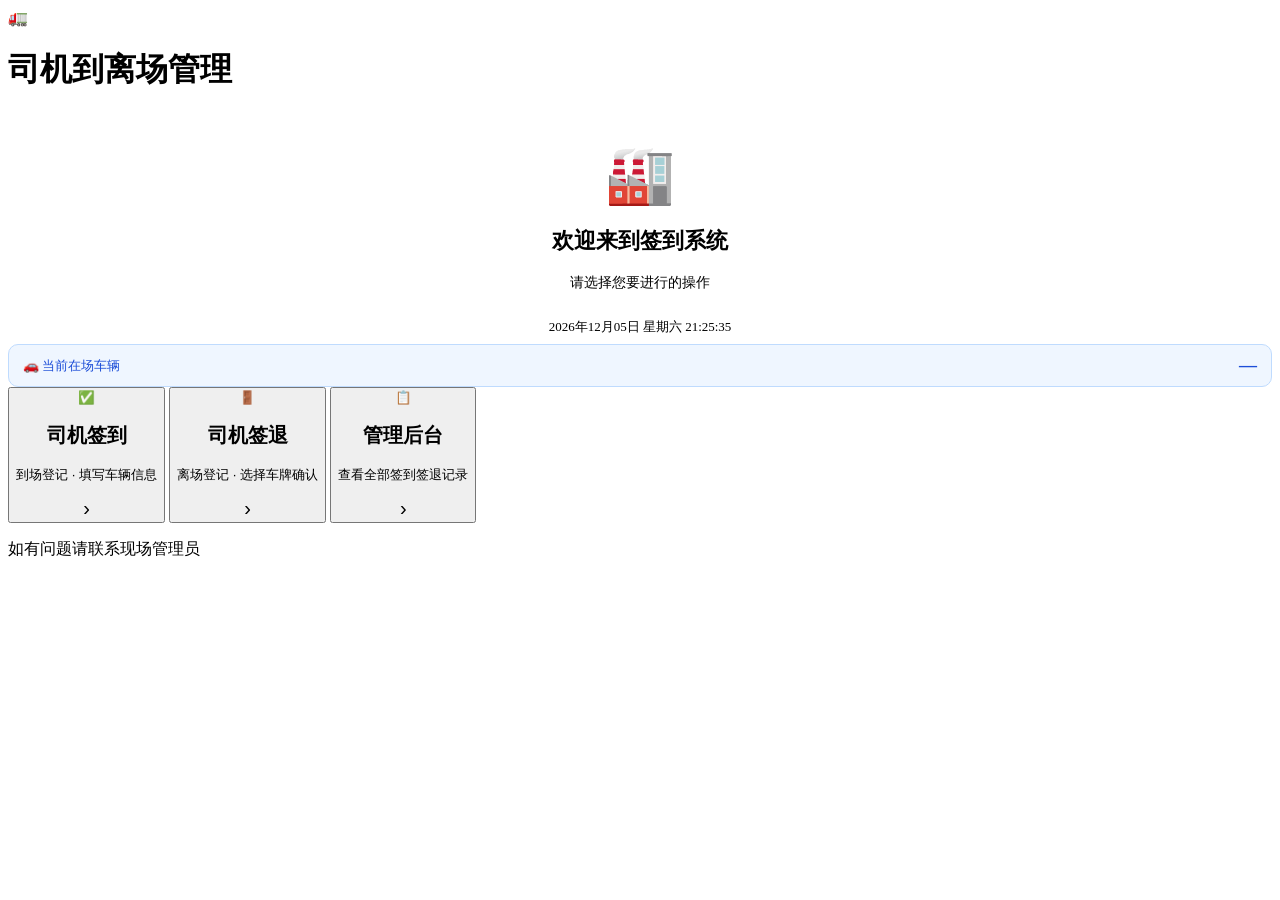
==== index.html @ aecbc12d "add index.html" ====
<!DOCTYPE html>
<html lang="zh-CN">
<head>
  <meta charset="UTF-8">
  <meta name="viewport" content="width=device-width,initial-scale=1.0,maximum-scale=1.0">
  <title>司机签到系统</title>
  <link rel="stylesheet" href="style.css">
  <style>
    .welcome{text-align:center;padding:28px 0 8px}
    .welcome .main-icon{font-size:56px;display:block;margin-bottom:10px}
    .welcome h2{font-size:22px;font-weight:800}
    .welcome p{font-size:14px;color:var(--muted);margin-top:4px}
    .time-display{text-align:center;font-size:13px;color:var(--muted);padding:4px 0 8px}
    .onsite-tip{display:flex;align-items:center;justify-content:space-between;background:#eff6ff;border:1px solid #bfdbfe;border-radius:10px;padding:10px 14px;font-size:13px;color:#1d4ed8}
    .onsite-tip strong{font-size:18px}
  </style>
</head>
<body>
<div class="topbar">
  <span class="logo">🚛</span>
  <h1>司机到离场管理</h1>
</div>

<div class="container fade-in">
  <div class="welcome">
    <span class="main-icon">🏭</span>
    <h2>欢迎来到签到系统</h2>
    <p>请选择您要进行的操作</p>
  </div>

  <div class="time-display" id="timeDisplay"></div>

  <div class="onsite-tip">
    <span>🚗 当前在场车辆</span>
    <strong id="onsiteCount">—</strong>
  </div>

  <div class="home-btn-wrap">
    <button class="home-big-btn btn-checkin" onclick="location.href='checkin.html'">
      <div class="icon">✅</div>
      <div class="info"><h2>司机签到</h2><p>到场登记 · 填写车辆信息</p></div>
      <span style="font-size:20px;margin-left:auto">›</span>
    </button>
    <button class="home-big-btn btn-checkout" onclick="location.href='checkout.html'">
      <div class="icon">🚪</div>
      <div class="info"><h2>司机签退</h2><p>离场登记 · 选择车牌确认</p></div>
      <span style="font-size:20px;margin-left:auto">›</span>
    </button>
    <button class="home-big-btn btn-admin" onclick="goAdmin()">
      <div class="icon">📋</div>
      <div class="info"><h2>管理后台</h2><p>查看全部签到签退记录</p></div>
      <span style="font-size:20px;margin-left:auto">›</span>
    </button>
  </div>

  <p class="text-center text-muted mt8">如有问题请联系现场管理员</p>
</div>

<script src="api.js"></script>
<script>
  // 实时时钟
  function tick() {
    const d = new Date(), p = n => String(n).padStart(2,'0');
    const days = ['日','一','二','三','四','五','六'];
    document.getElementById('timeDisplay').textContent =
      `${d.getFullYear()}年${p(d.getMonth()+1)}月${p(d.getDate())}日 星期${days[d.getDay()]}  ${p(d.getHours())}:${p(d.getMinutes())}:${p(d.getSeconds())}`;
  }
  tick(); setInterval(tick, 1000);

  // 在场数量
  API.onSite().then(list => {
    document.getElementById('onsiteCount').textContent = list.length;
  }).catch(() => {
    document.getElementById('onsiteCount').textContent = '—';
  });

  function goAdmin() {
    const pwd = prompt('请输入管理员密码：');
    if (pwd === null) return;
    if (pwd === ADMIN_PASSWORD) location.href = 'admin.html';
    else alert('密码错误！');
  }
</script>
</body>
</html>
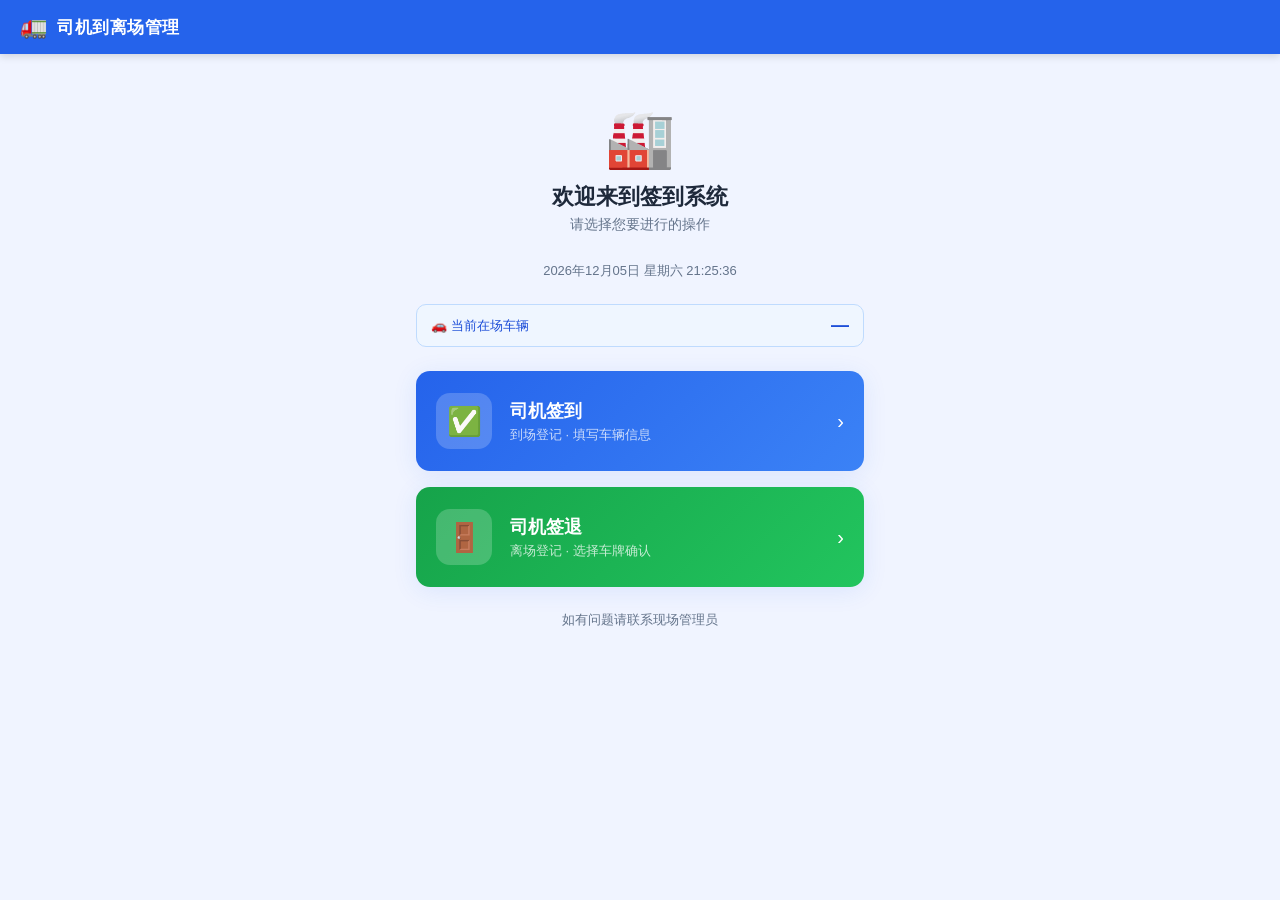
==== commit 53f2ec3c: "remove admin button from index" ====
--- a/index.html
+++ b/index.html
@@ -46,11 +46,6 @@
       <div class="info"><h2>司机签退</h2><p>离场登记 · 选择车牌确认</p></div>
       <span style="font-size:20px;margin-left:auto">›</span>
     </button>
-    <button class="home-big-btn btn-admin" onclick="goAdmin()">
-      <div class="icon">📋</div>
-      <div class="info"><h2>管理后台</h2><p>查看全部签到签退记录</p></div>
-      <span style="font-size:20px;margin-left:auto">›</span>
-    </button>
   </div>
 
   <p class="text-center text-muted mt8">如有问题请联系现场管理员</p>
@@ -74,12 +69,6 @@
     document.getElementById('onsiteCount').textContent = '—';
   });
 
-  function goAdmin() {
-    const pwd = prompt('请输入管理员密码：');
-    if (pwd === null) return;
-    if (pwd === ADMIN_PASSWORD) location.href = 'admin.html';
-    else alert('密码错误！');
-  }
 </script>
 </body>
 </html>
--- a/style.css
+++ b/style.css
@@ -0,0 +1,130 @@
+*,*::before,*::after{box-sizing:border-box;margin:0;padding:0}
+:root{
+  --primary:#2563eb;--primary-d:#1d4ed8;
+  --success:#16a34a;--success-d:#15803d;
+  --danger:#dc2626;--warn:#d97706;
+  --bg:#f0f4ff;--card:#fff;--text:#1e293b;
+  --muted:#64748b;--border:#e2e8f0;
+  --radius:14px;--shadow:0 4px 24px rgba(37,99,235,.10);
+}
+body{font-family:"PingFang SC","Microsoft YaHei",sans-serif;background:var(--bg);color:var(--text);min-height:100vh;display:flex;flex-direction:column;align-items:center}
+
+/* topbar */
+.topbar{width:100%;background:var(--primary);color:#fff;padding:14px 20px;display:flex;align-items:center;gap:10px;box-shadow:0 2px 8px rgba(0,0,0,.15)}
+.topbar .logo{font-size:22px}
+.topbar h1{font-size:17px;font-weight:700;letter-spacing:.5px}
+.topbar .back-btn{margin-left:auto;background:rgba(255,255,255,.2);border:none;color:#fff;padding:6px 14px;border-radius:20px;cursor:pointer;font-size:13px}
+.topbar .back-btn:hover{background:rgba(255,255,255,.35)}
+
+/* container */
+.container{width:100%;max-width:480px;padding:24px 16px 40px;display:flex;flex-direction:column;gap:16px}
+.card{background:var(--card);border-radius:var(--radius);box-shadow:var(--shadow);padding:24px 20px}
+
+/* form */
+.form-group{display:flex;flex-direction:column;gap:6px;margin-bottom:16px}
+.form-group:last-child{margin-bottom:0}
+label{font-size:14px;font-weight:600}
+label .req{color:var(--danger);margin-left:2px}
+input,select{width:100%;padding:12px 14px;border:1.5px solid var(--border);border-radius:10px;font-size:15px;color:var(--text);background:#f8fafc;outline:none;-webkit-appearance:none;transition:border-color .2s,box-shadow .2s}
+input:focus,select:focus{border-color:var(--primary);box-shadow:0 0 0 3px rgba(37,99,235,.12);background:#fff}
+input.error,select.error{border-color:var(--danger)}
+.err-msg{font-size:12px;color:var(--danger);display:none}
+.err-msg.show{display:block}
+
+/* buttons */
+.btn{display:flex;align-items:center;justify-content:center;gap:8px;width:100%;padding:14px;border:none;border-radius:12px;font-size:16px;font-weight:700;cursor:pointer;transition:transform .1s,opacity .2s;letter-spacing:.5px}
+.btn:active{transform:scale(.97)}
+.btn-primary{background:var(--primary);color:#fff}
+.btn-primary:hover{background:var(--primary-d)}
+.btn-success{background:var(--success);color:#fff}
+.btn-success:hover{background:var(--success-d)}
+.btn-outline{background:transparent;border:2px solid var(--primary);color:var(--primary)}
+.btn-outline:hover{background:#eff6ff}
+.btn:disabled{opacity:.5;cursor:not-allowed}
+
+/* home big buttons */
+.home-btn-wrap{display:flex;flex-direction:column;gap:16px;margin-top:8px}
+.home-big-btn{display:flex;align-items:center;gap:18px;padding:22px 20px;border-radius:var(--radius);cursor:pointer;border:none;width:100%;text-align:left;transition:transform .15s,box-shadow .15s;box-shadow:var(--shadow)}
+.home-big-btn:active{transform:scale(.97)}
+.home-big-btn .icon{width:56px;height:56px;border-radius:14px;display:flex;align-items:center;justify-content:center;font-size:28px;flex-shrink:0;background:rgba(255,255,255,.2)}
+.home-big-btn .info h2{font-size:18px;font-weight:700}
+.home-big-btn .info p{font-size:13px;margin-top:3px;opacity:.75}
+.btn-checkin{background:linear-gradient(135deg,#2563eb,#3b82f6);color:#fff}
+.btn-checkout{background:linear-gradient(135deg,#16a34a,#22c55e);color:#fff}
+.btn-admin{background:linear-gradient(135deg,#7c3aed,#a78bfa);color:#fff}
+
+/* banner */
+.banner{border-radius:10px;padding:12px 16px;font-size:14px;display:flex;align-items:flex-start;gap:8px}
+.banner-info{background:#eff6ff;color:#1d4ed8;border:1px solid #bfdbfe}
+.banner-success{background:#f0fdf4;color:#15803d;border:1px solid #bbf7d0}
+.banner-warn{background:#fffbeb;color:#92400e;border:1px solid #fde68a}
+
+/* plate list */
+.search-wrap{position:relative}
+.search-wrap input{padding-left:40px}
+.search-icon{position:absolute;left:12px;top:50%;transform:translateY(-50%);font-size:16px;color:var(--muted);pointer-events:none}
+.plate-list{display:flex;flex-direction:column;gap:10px;margin-top:12px;max-height:340px;overflow-y:auto}
+.plate-item{display:flex;align-items:center;justify-content:space-between;padding:14px 16px;border:1.5px solid var(--border);border-radius:12px;cursor:pointer;transition:border-color .2s,background .2s;background:#f8fafc}
+.plate-item:hover{border-color:var(--success);background:#f0fdf4}
+.plate-item.selected{border-color:var(--success);background:#f0fdf4;box-shadow:0 0 0 3px rgba(22,163,74,.12)}
+.plate-item .plate-no{font-size:17px;font-weight:700;letter-spacing:1px}
+.plate-item .plate-meta{font-size:12px;color:var(--muted);margin-top:2px}
+.plate-item .check-icon{font-size:20px;color:var(--success);display:none}
+.plate-item.selected .check-icon{display:block}
+
+/* success */
+.success-wrap{display:flex;flex-direction:column;align-items:center;gap:12px;padding:32px 0 16px;text-align:center}
+.success-wrap .big-icon{font-size:64px}
+.success-wrap h2{font-size:22px;font-weight:700}
+.success-wrap p{font-size:14px;color:var(--muted)}
+.info-table{width:100%;border-collapse:collapse;margin-top:8px}
+.info-table td{padding:9px 12px;font-size:14px;border-bottom:1px solid var(--border)}
+.info-table td:first-child{color:var(--muted);width:80px}
+.info-table td:last-child{font-weight:600}
+
+/* admin */
+.stats-row{display:flex;gap:10px}
+.stat-card{flex:1;background:var(--card);border-radius:12px;padding:14px 12px;box-shadow:var(--shadow);text-align:center}
+.stat-card .num{font-size:28px;font-weight:800}
+.stat-card .lbl{font-size:12px;color:var(--muted);margin-top:2px}
+.stat-card.blue .num{color:var(--primary)}
+.stat-card.green .num{color:var(--success)}
+.stat-card.warn .num{color:var(--warn)}
+.record-list{display:flex;flex-direction:column;gap:10px}
+.record-card{background:var(--card);border-radius:12px;padding:14px 16px;box-shadow:0 2px 8px rgba(0,0,0,.06);border-left:4px solid var(--border)}
+.record-card.in{border-left-color:var(--primary)}
+.record-card.out{border-left-color:var(--success)}
+.rc-head{display:flex;align-items:center;justify-content:space-between;margin-bottom:6px}
+.rc-plate{font-size:16px;font-weight:700}
+.rc-badge{font-size:11px;padding:2px 8px;border-radius:20px;font-weight:600}
+.badge-in{background:#dbeafe;color:#1d4ed8}
+.badge-out{background:#dcfce7;color:#15803d}
+.rc-info{font-size:13px;color:var(--muted);display:flex;flex-wrap:wrap;gap:8px}
+.rc-time{font-size:12px;color:var(--muted);margin-top:6px}
+.tab-bar{display:flex;gap:8px;background:#e2e8f0;border-radius:10px;padding:4px}
+.tab-btn{flex:1;padding:8px;border:none;border-radius:8px;font-size:14px;font-weight:600;cursor:pointer;background:transparent;color:var(--muted);transition:background .2s,color .2s}
+.tab-btn.active{background:#fff;color:var(--primary);box-shadow:0 1px 4px rgba(0,0,0,.1)}
+.filter-row{display:flex;gap:8px;flex-wrap:wrap}
+.filter-row input,.filter-row select{flex:1;min-width:120px;font-size:13px;padding:9px 12px}
+.action-btn{background:#f8fafc;border:1.5px solid var(--border);color:var(--text);border-radius:8px;padding:8px 14px;font-size:13px;font-weight:600;cursor:pointer;white-space:nowrap}
+.action-btn:hover{background:#f1f5f9}
+.empty-tip{text-align:center;padding:40px 0;color:var(--muted);font-size:14px}
+.empty-icon{font-size:40px;margin-bottom:8px}
+
+/* loading */
+.loading-mask{position:fixed;inset:0;background:rgba(255,255,255,.8);display:flex;flex-direction:column;align-items:center;justify-content:center;gap:12px;z-index:999;font-size:15px;color:var(--muted)}
+.spinner{width:36px;height:36px;border:3px solid var(--border);border-top-color:var(--primary);border-radius:50%;animation:spin .7s linear infinite}
+@keyframes spin{to{transform:rotate(360deg)}}
+.hidden{display:none!important}
+
+/* utils */
+.mt8{margin-top:8px}.mt16{margin-top:16px}
+.text-center{text-align:center}.text-muted{color:var(--muted);font-size:13px}
+.divider{height:1px;background:var(--border);margin:16px 0}
+.section-title{font-size:14px;font-weight:700;color:var(--muted);margin-bottom:10px;display:flex;align-items:center;justify-content:space-between}
+
+/* anim */
+@keyframes fadeIn{from{opacity:0;transform:translateY(12px)}to{opacity:1;transform:translateY(0)}}
+.fade-in{animation:fadeIn .3s ease}
+@keyframes pop{0%{transform:scale(.5);opacity:0}70%{transform:scale(1.15)}100%{transform:scale(1);opacity:1}}
+.pop{animation:pop .4s ease}
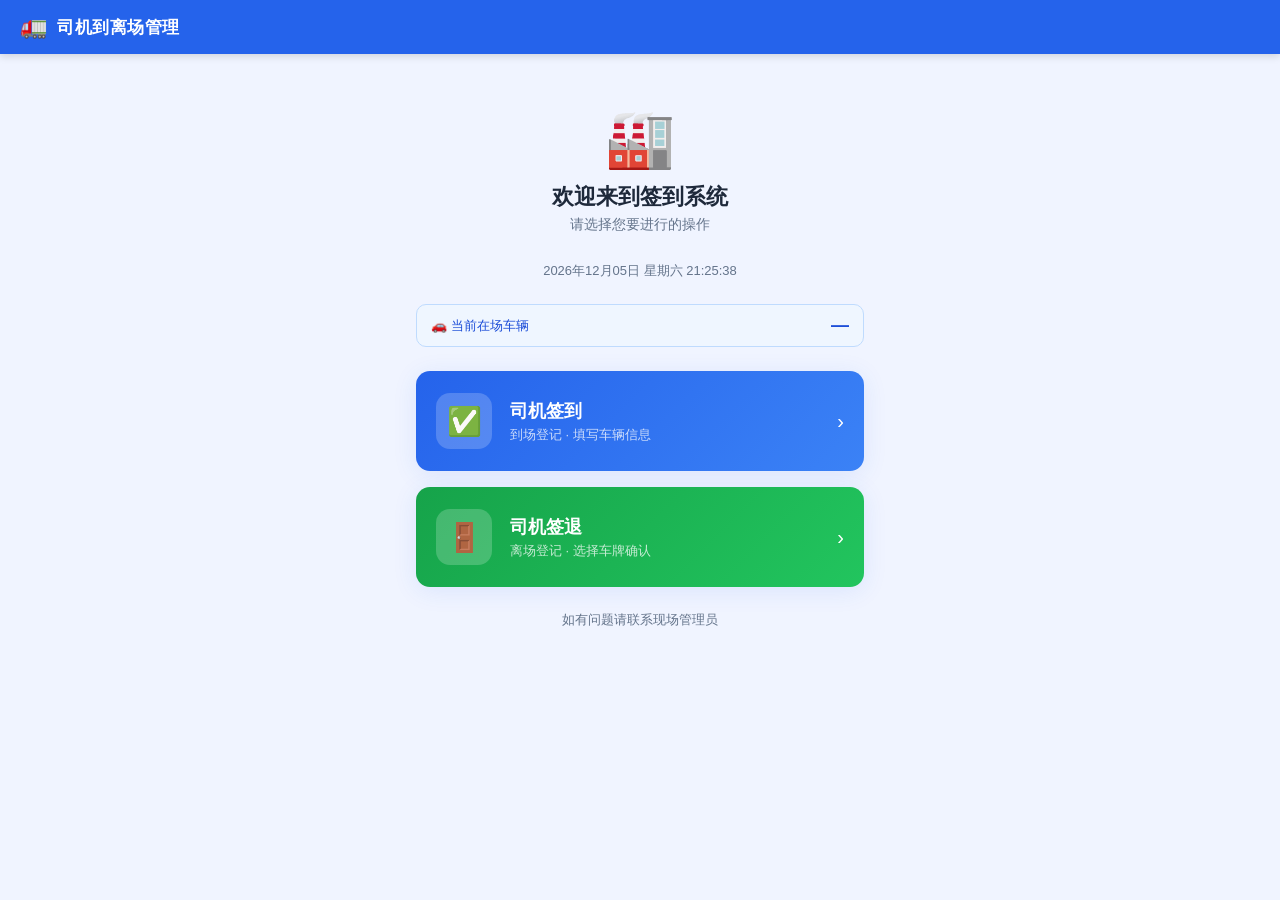
==== commit 109e8822: "inline: index.html" ====
--- a/index.html
+++ b/index.html
@@ -4,7 +4,139 @@
   <meta charset="UTF-8">
   <meta name="viewport" content="width=device-width,initial-scale=1.0,maximum-scale=1.0">
   <title>司机签到系统</title>
-  <link rel="stylesheet" href="style.css">
+  <style>
+*,*::before,*::after{box-sizing:border-box;margin:0;padding:0}
+:root{
+  --primary:#2563eb;--primary-d:#1d4ed8;
+  --success:#16a34a;--success-d:#15803d;
+  --danger:#dc2626;--warn:#d97706;
+  --bg:#f0f4ff;--card:#fff;--text:#1e293b;
+  --muted:#64748b;--border:#e2e8f0;
+  --radius:14px;--shadow:0 4px 24px rgba(37,99,235,.10);
+}
+body{font-family:"PingFang SC","Microsoft YaHei",sans-serif;background:var(--bg);color:var(--text);min-height:100vh;display:flex;flex-direction:column;align-items:center}
+
+/* topbar */
+.topbar{width:100%;background:var(--primary);color:#fff;padding:14px 20px;display:flex;align-items:center;gap:10px;box-shadow:0 2px 8px rgba(0,0,0,.15)}
+.topbar .logo{font-size:22px}
+.topbar h1{font-size:17px;font-weight:700;letter-spacing:.5px}
+.topbar .back-btn{margin-left:auto;background:rgba(255,255,255,.2);border:none;color:#fff;padding:6px 14px;border-radius:20px;cursor:pointer;font-size:13px}
+.topbar .back-btn:hover{background:rgba(255,255,255,.35)}
+
+/* container */
+.container{width:100%;max-width:480px;padding:24px 16px 40px;display:flex;flex-direction:column;gap:16px}
+.card{background:var(--card);border-radius:var(--radius);box-shadow:var(--shadow);padding:24px 20px}
+
+/* form */
+.form-group{display:flex;flex-direction:column;gap:6px;margin-bottom:16px}
+.form-group:last-child{margin-bottom:0}
+label{font-size:14px;font-weight:600}
+label .req{color:var(--danger);margin-left:2px}
+input,select{width:100%;padding:12px 14px;border:1.5px solid var(--border);border-radius:10px;font-size:15px;color:var(--text);background:#f8fafc;outline:none;-webkit-appearance:none;transition:border-color .2s,box-shadow .2s}
+input:focus,select:focus{border-color:var(--primary);box-shadow:0 0 0 3px rgba(37,99,235,.12);background:#fff}
+input.error,select.error{border-color:var(--danger)}
+.err-msg{font-size:12px;color:var(--danger);display:none}
+.err-msg.show{display:block}
+
+/* buttons */
+.btn{display:flex;align-items:center;justify-content:center;gap:8px;width:100%;padding:14px;border:none;border-radius:12px;font-size:16px;font-weight:700;cursor:pointer;transition:transform .1s,opacity .2s;letter-spacing:.5px}
+.btn:active{transform:scale(.97)}
+.btn-primary{background:var(--primary);color:#fff}
+.btn-primary:hover{background:var(--primary-d)}
+.btn-success{background:var(--success);color:#fff}
+.btn-success:hover{background:var(--success-d)}
+.btn-outline{background:transparent;border:2px solid var(--primary);color:var(--primary)}
+.btn-outline:hover{background:#eff6ff}
+.btn:disabled{opacity:.5;cursor:not-allowed}
+
+/* home big buttons */
+.home-btn-wrap{display:flex;flex-direction:column;gap:16px;margin-top:8px}
+.home-big-btn{display:flex;align-items:center;gap:18px;padding:22px 20px;border-radius:var(--radius);cursor:pointer;border:none;width:100%;text-align:left;transition:transform .15s,box-shadow .15s;box-shadow:var(--shadow)}
+.home-big-btn:active{transform:scale(.97)}
+.home-big-btn .icon{width:56px;height:56px;border-radius:14px;display:flex;align-items:center;justify-content:center;font-size:28px;flex-shrink:0;background:rgba(255,255,255,.2)}
+.home-big-btn .info h2{font-size:18px;font-weight:700}
+.home-big-btn .info p{font-size:13px;margin-top:3px;opacity:.75}
+.btn-checkin{background:linear-gradient(135deg,#2563eb,#3b82f6);color:#fff}
+.btn-checkout{background:linear-gradient(135deg,#16a34a,#22c55e);color:#fff}
+.btn-admin{background:linear-gradient(135deg,#7c3aed,#a78bfa);color:#fff}
+
+/* banner */
+.banner{border-radius:10px;padding:12px 16px;font-size:14px;display:flex;align-items:flex-start;gap:8px}
+.banner-info{background:#eff6ff;color:#1d4ed8;border:1px solid #bfdbfe}
+.banner-success{background:#f0fdf4;color:#15803d;border:1px solid #bbf7d0}
+.banner-warn{background:#fffbeb;color:#92400e;border:1px solid #fde68a}
+
+/* plate list */
+.search-wrap{position:relative}
+.search-wrap input{padding-left:40px}
+.search-icon{position:absolute;left:12px;top:50%;transform:translateY(-50%);font-size:16px;color:var(--muted);pointer-events:none}
+.plate-list{display:flex;flex-direction:column;gap:10px;margin-top:12px;max-height:340px;overflow-y:auto}
+.plate-item{display:flex;align-items:center;justify-content:space-between;padding:14px 16px;border:1.5px solid var(--border);border-radius:12px;cursor:pointer;transition:border-color .2s,background .2s;background:#f8fafc}
+.plate-item:hover{border-color:var(--success);background:#f0fdf4}
+.plate-item.selected{border-color:var(--success);background:#f0fdf4;box-shadow:0 0 0 3px rgba(22,163,74,.12)}
+.plate-item .plate-no{font-size:17px;font-weight:700;letter-spacing:1px}
+.plate-item .plate-meta{font-size:12px;color:var(--muted);margin-top:2px}
+.plate-item .check-icon{font-size:20px;color:var(--success);display:none}
+.plate-item.selected .check-icon{display:block}
+
+/* success */
+.success-wrap{display:flex;flex-direction:column;align-items:center;gap:12px;padding:32px 0 16px;text-align:center}
+.success-wrap .big-icon{font-size:64px}
+.success-wrap h2{font-size:22px;font-weight:700}
+.success-wrap p{font-size:14px;color:var(--muted)}
+.info-table{width:100%;border-collapse:collapse;margin-top:8px}
+.info-table td{padding:9px 12px;font-size:14px;border-bottom:1px solid var(--border)}
+.info-table td:first-child{color:var(--muted);width:80px}
+.info-table td:last-child{font-weight:600}
+
+/* admin */
+.stats-row{display:flex;gap:10px}
+.stat-card{flex:1;background:var(--card);border-radius:12px;padding:14px 12px;box-shadow:var(--shadow);text-align:center}
+.stat-card .num{font-size:28px;font-weight:800}
+.stat-card .lbl{font-size:12px;color:var(--muted);margin-top:2px}
+.stat-card.blue .num{color:var(--primary)}
+.stat-card.green .num{color:var(--success)}
+.stat-card.warn .num{color:var(--warn)}
+.record-list{display:flex;flex-direction:column;gap:10px}
+.record-card{background:var(--card);border-radius:12px;padding:14px 16px;box-shadow:0 2px 8px rgba(0,0,0,.06);border-left:4px solid var(--border)}
+.record-card.in{border-left-color:var(--primary)}
+.record-card.out{border-left-color:var(--success)}
+.rc-head{display:flex;align-items:center;justify-content:space-between;margin-bottom:6px}
+.rc-plate{font-size:16px;font-weight:700}
+.rc-badge{font-size:11px;padding:2px 8px;border-radius:20px;font-weight:600}
+.badge-in{background:#dbeafe;color:#1d4ed8}
+.badge-out{background:#dcfce7;color:#15803d}
+.rc-info{font-size:13px;color:var(--muted);display:flex;flex-wrap:wrap;gap:8px}
+.rc-time{font-size:12px;color:var(--muted);margin-top:6px}
+.tab-bar{display:flex;gap:8px;background:#e2e8f0;border-radius:10px;padding:4px}
+.tab-btn{flex:1;padding:8px;border:none;border-radius:8px;font-size:14px;font-weight:600;cursor:pointer;background:transparent;color:var(--muted);transition:background .2s,color .2s}
+.tab-btn.active{background:#fff;color:var(--primary);box-shadow:0 1px 4px rgba(0,0,0,.1)}
+.filter-row{display:flex;gap:8px;flex-wrap:wrap}
+.filter-row input,.filter-row select{flex:1;min-width:120px;font-size:13px;padding:9px 12px}
+.action-btn{background:#f8fafc;border:1.5px solid var(--border);color:var(--text);border-radius:8px;padding:8px 14px;font-size:13px;font-weight:600;cursor:pointer;white-space:nowrap}
+.action-btn:hover{background:#f1f5f9}
+.empty-tip{text-align:center;padding:40px 0;color:var(--muted);font-size:14px}
+.empty-icon{font-size:40px;margin-bottom:8px}
+
+/* loading */
+.loading-mask{position:fixed;inset:0;background:rgba(255,255,255,.8);display:flex;flex-direction:column;align-items:center;justify-content:center;gap:12px;z-index:999;font-size:15px;color:var(--muted)}
+.spinner{width:36px;height:36px;border:3px solid var(--border);border-top-color:var(--primary);border-radius:50%;animation:spin .7s linear infinite}
+@keyframes spin{to{transform:rotate(360deg)}}
+.hidden{display:none!important}
+
+/* utils */
+.mt8{margin-top:8px}.mt16{margin-top:16px}
+.text-center{text-align:center}.text-muted{color:var(--muted);font-size:13px}
+.divider{height:1px;background:var(--border);margin:16px 0}
+.section-title{font-size:14px;font-weight:700;color:var(--muted);margin-bottom:10px;display:flex;align-items:center;justify-content:space-between}
+
+/* anim */
+@keyframes fadeIn{from{opacity:0;transform:translateY(12px)}to{opacity:1;transform:translateY(0)}}
+.fade-in{animation:fadeIn .3s ease}
+@keyframes pop{0%{transform:scale(.5);opacity:0}70%{transform:scale(1.15)}100%{transform:scale(1);opacity:1}}
+.pop{animation:pop .4s ease}
+
+</style>
   <style>
     .welcome{text-align:center;padding:28px 0 8px}
     .welcome .main-icon{font-size:56px;display:block;margin-bottom:10px}
@@ -51,7 +183,133 @@
   <p class="text-center text-muted mt8">如有问题请联系现场管理员</p>
 </div>
 
-<script src="api.js"></script>
+<script>
+/**
+ * api.js — Supabase 数据层
+ * 部署前请将 SUPABASE_URL 和 SUPABASE_ANON_KEY 替换为你的实际值
+ * 获取方式：Supabase 控制台 → Project Settings → API
+ */
+
+// ── 配置区（部署前必填）────────────────────────────────────
+const SUPABASE_URL      = 'https://ytizvfczjcjgqavxuoku.supabase.co';
+const SUPABASE_ANON_KEY = 'eyJhbGciOiJIUzI1NiIsInR5cCI6IkpXVCJ9.eyJpc3MiOiJzdXBhYmFzZSIsInJlZiI6Inl0aXp2ZmN6amNqZ3Fhdnh1b2t1Iiwicm9sZSI6ImFub24iLCJpYXQiOjE3NzYxMDkwMDksImV4cCI6MjA5MTY4NTAwOX0.4vGHG67fvWYptrE0Xy_HQwHpJLNTbttgi4KRAAcMfPs';
+const TABLE             = 'driver_records';
+const ADMIN_PASSWORD    = '1234';                    // 管理员密码，可自行修改
+// ──────────────────────────────────────────────────────────
+
+/** 通用请求封装 */
+async function sbFetch(path, options = {}) {
+  const url = `${SUPABASE_URL}/rest/v1/${path}`;
+  const res = await fetch(url, {
+    ...options,
+    headers: {
+      'apikey':        SUPABASE_ANON_KEY,
+      'Authorization': `Bearer ${SUPABASE_ANON_KEY}`,
+      'Content-Type':  'application/json',
+      'Prefer':        options.prefer || '',
+      ...options.headers,
+    },
+  });
+  if (!res.ok) {
+    const err = await res.json().catch(() => ({}));
+    throw new Error(err.message || `HTTP ${res.status}`);
+  }
+  const text = await res.text();
+  return text ? JSON.parse(text) : null;
+}
+
+/** 格式化时间 */
+function fmtTime(iso) {
+  if (!iso) return '—';
+  const d = new Date(iso);
+  const p = n => String(n).padStart(2, '0');
+  return `${d.getFullYear()}-${p(d.getMonth()+1)}-${p(d.getDate())} `
+       + `${p(d.getHours())}:${p(d.getMinutes())}:${p(d.getSeconds())}`;
+}
+
+/** 计算在场时长 */
+function duration(inIso, outIso) {
+  const end  = outIso ? new Date(outIso) : new Date();
+  const mins = Math.floor((end - new Date(inIso)) / 60000);
+  if (mins < 60) return `${mins} 分钟`;
+  const h = Math.floor(mins / 60), m = mins % 60;
+  return m ? `${h} 小时 ${m} 分钟` : `${h} 小时`;
+}
+
+/** 公司徽标 */
+const COMPANY_COLOR = { '中通':'#f97316','月祥':'#8b5cf6','自有':'#0ea5e9','货拉拉':'#ec4899' };
+function companyBadge(company) {
+  const c = COMPANY_COLOR[company] || '#64748b';
+  return `<span class="rc-badge" style="background:${c}22;color:${c}">${company}</span>`;
+}
+
+/** ── API 方法 ─────────────────────────────────────────── */
+const API = {
+
+  /** 签到：新增记录 */
+  async checkIn({ name, plate, phone, company }) {
+    return sbFetch(`${TABLE}?select=*`, {
+      method: 'POST',
+      prefer: 'return=representation',
+      body: JSON.stringify({
+        name: name.trim(),
+        plate: plate.trim().toUpperCase(),
+        phone: phone.trim(),
+        company,
+      }),
+    }).then(rows => rows[0]);
+  },
+
+  /** 查询当前在场（未签退）车辆 */
+  async onSite() {
+    return sbFetch(`${TABLE}?select=*&out_time=is.null&order=in_time.desc`);
+  },
+
+  /** 按车牌/姓名模糊搜索在场车辆 */
+  async searchOnSite(keyword) {
+    const kw = keyword.trim().toUpperCase();
+    if (!kw) return this.onSite();
+    return sbFetch(
+      `${TABLE}?select=*&out_time=is.null&or=(plate.ilike.*${kw}*,name.ilike.*${kw}*)&order=in_time.desc`
+    );
+  },
+
+  /** 签退：更新 out_time */
+  async checkOut(id) {
+    return sbFetch(`${TABLE}?id=eq.${id}&select=*`, {
+      method: 'PATCH',
+      prefer: 'return=representation',
+      body: JSON.stringify({ out_time: new Date().toISOString() }),
+    }).then(rows => rows[0]);
+  },
+
+  /** 管理后台：查询全部记录（支持筛选） */
+  async all({ company = '', date = '', tab = 'all' } = {}) {
+    let q = `${TABLE}?select=*&order=in_time.desc`;
+    if (tab === 'onsite') q += '&out_time=is.null';
+    if (tab === 'done')   q += '&out_time=not.is.null';
+    if (company) q += `&company=eq.${encodeURIComponent(company)}`;
+    if (date)    q += `&in_time=gte.${date}T00:00:00&in_time=lte.${date}T23:59:59`;
+    return sbFetch(q);
+  },
+
+  /** 统计数据 */
+  async stats() {
+    const today = new Date().toISOString().slice(0, 10);
+    const [all, onsite, todayList] = await Promise.all([
+      sbFetch(`${TABLE}?select=id`),
+      sbFetch(`${TABLE}?select=id&out_time=is.null`),
+      sbFetch(`${TABLE}?select=id&in_time=gte.${today}T00:00:00`),
+    ]);
+    return {
+      total:  all.length,
+      onsite: onsite.length,
+      today:  todayList.length,
+    };
+  },
+};
+
+</script>
 <script>
   // 实时时钟
   function tick() {
